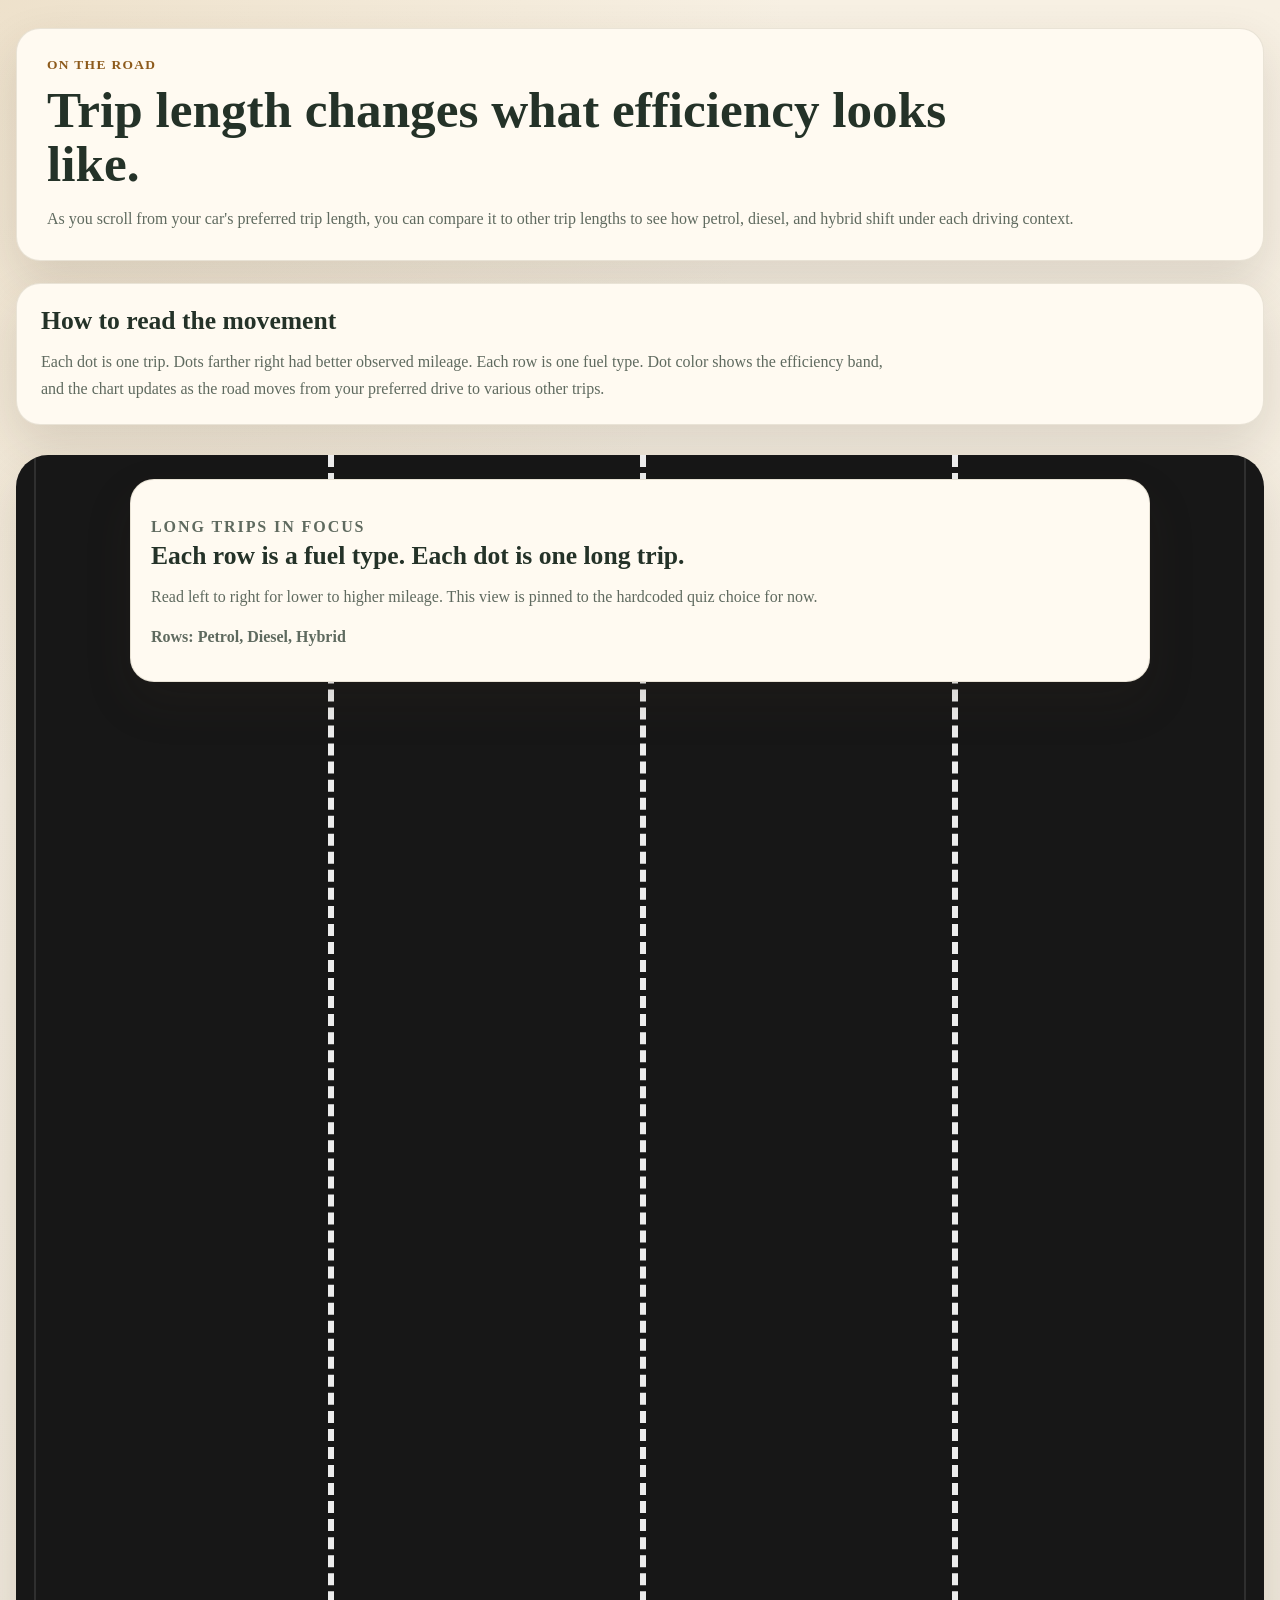
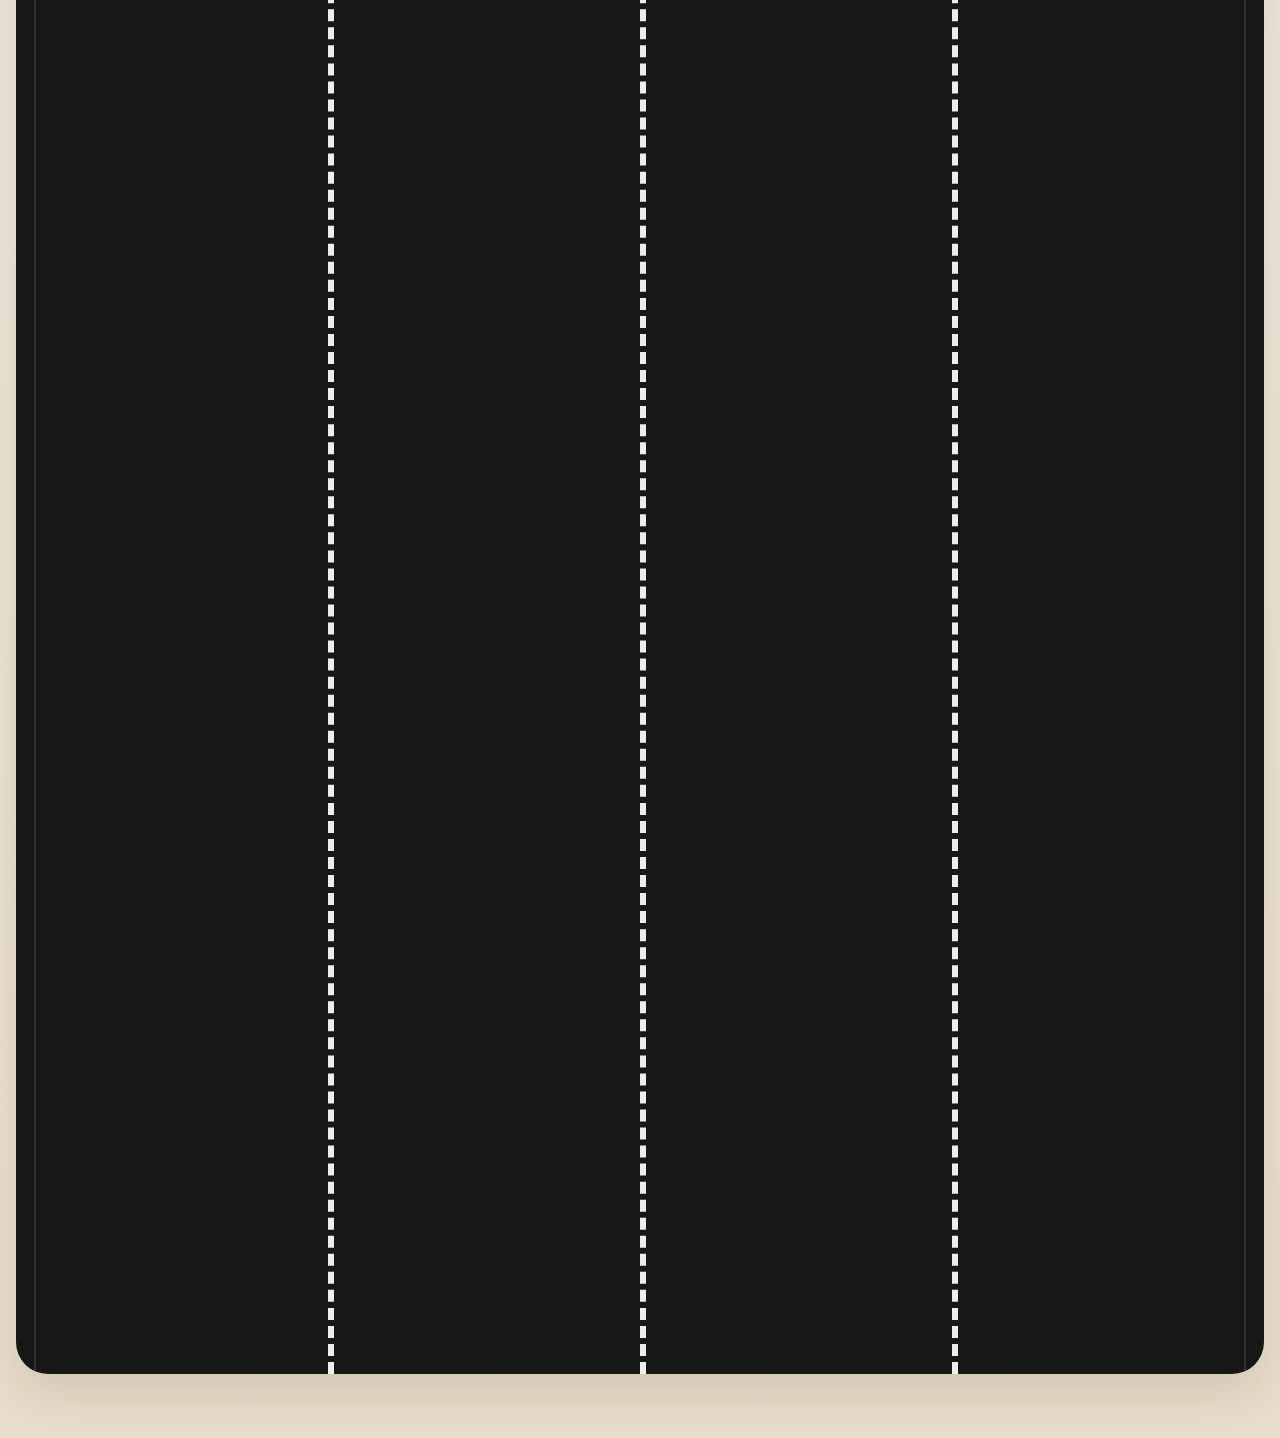
==== scene3.html @ 109db166 "scene 3" ====
<!DOCTYPE html>
<html lang="en">
  <head>
    <meta charset="UTF-8" />
    <meta name="viewport" content="width=device-width, initial-scale=1.0" />
    <title>Road to Sustainability | Scene 3</title>
    <link rel="stylesheet" href="scene3.css?v=3" />
    <script src="https://d3js.org/d3.v7.min.js" defer></script>
    <script src="scene3.js?v=3" defer></script>
  </head>
  <body>
    <main class="scene-shell">
      <header class="scene-hero">
        <p class="eyebrow">On the road</p>
        <h1>Trip length changes what efficiency looks like.</h1>
        <p class="intro">
          As you scroll from your car's preferred trip length, you can compare it to other trip lengths to see how petrol, diesel, and
          hybrid shift under each driving context.
        </p>
      </header>

      <section class="scene-controls">
        <div class="panel-copy">
          <h2>How to read the movement</h2>
          <p>
            Each dot is one trip. Dots farther right had better observed mileage. Each row is one
            fuel type. Dot color shows the efficiency band, and the chart updates as the road moves
            from your preferred drive to various other trips.
          </p>
        </div>

      </section>

      <section class="road-stage">
        <div class="road-surface" aria-hidden="true">
          <div class="road-line"></div>
          <div class="road-line"></div>
          <div class="road-line"></div>
        </div>

        <div class="road-layout">
          <section class="chart-panel">
            <div class="chart-copy">
              <p class="chart-kicker" id="chart-kicker">Long trips in focus</p>
              <h2 id="chart-title">Each row is a fuel type. Each dot is one long trip.</h2>
              <p id="chart-description">
                Read left to right for lower to higher mileage. This view is pinned to the
                hardcoded quiz choice for now.
              </p>
              <p class="chart-note">Rows: Petrol, Diesel, Hybrid</p>
            </div>

            <div class="legend-inline" id="legend-inline" aria-hidden="true"></div>
            <div id="scene3-chart"></div>
            <div id="scene3-tooltip" class="tooltip"></div>
          </section>

          <div class="scroll-track" aria-hidden="true">
            <section class="road-step is-active" data-trip-category="Long (200–400 km)"></section>
            <section class="road-step" data-trip-category="Short (<50 km)"></section>
            <section class="road-step" data-trip-category="Medium (50–200 km)"></section>
            <section class="road-step" data-trip-category="Very Long (>400 km)"></section>
          </div>
        </div>
      </section>
    </main>
  </body>
</html>
---- scene3.css ----
:root {
  --bg: #efe8db;
  --panel: #fffaf1;
  --ink: #243228;
  --muted: #5f6a5f;
  --line: #d8ccb6;
  --shadow: 0 20px 48px rgba(62, 53, 37, 0.14);
  --road: #171717;
  --road-edge: rgba(255, 255, 255, 0.1);
}

* {
  box-sizing: border-box;
}

body {
  margin: 0;
  font-family: Georgia, "Times New Roman", serif;
  color: var(--ink);
  background:
    radial-gradient(circle at top left, rgba(182, 135, 60, 0.14), transparent 24%),
    linear-gradient(180deg, #f7f0e3 0%, var(--bg) 52%, #e9decb 100%);
}

.scene-shell {
  width: min(1320px, calc(100vw - 32px));
  margin: 0 auto;
  padding: 28px 0 64px;
}

.scene-hero,
.scene-controls,
.chart-panel {
  background: var(--panel);
  border: 1px solid rgba(118, 104, 75, 0.16);
  border-radius: 24px;
  box-shadow: var(--shadow);
}

.scene-hero {
  padding: 28px 30px;
}

.eyebrow {
  margin: 0 0 10px;
  color: #8d5a1b;
  font-size: 0.84rem;
  font-weight: 700;
  letter-spacing: 0.1em;
  text-transform: uppercase;
}

h1,
h2,
h3,
p {
  margin: 0;
}

h1 {
  max-width: 980px;
  font-size: clamp(2rem, 4vw, 3.2rem);
  line-height: 1.06;
}

h2 {
  font-size: clamp(1.25rem, 2vw, 1.85rem);
  line-height: 1.15;
}

h3 {
  font-size: clamp(1.25rem, 2vw, 1.7rem);
  line-height: 1.2;
}

.intro,
.scene-controls p,
.chart-copy p,
.story-step p,
button {
  font-size: 1rem;
  line-height: 1.65;
}

.intro,
.scene-controls p,
.chart-copy p,
.story-step p {
  margin-top: 14px;
  color: var(--muted);
}

.scene-controls {
  margin-top: 22px;
  padding: 22px 24px;
  display: flex;
  justify-content: space-between;
  gap: 24px;
  align-items: end;
}

.panel-copy {
  max-width: 860px;
}

.panel-actions {
  display: flex;
  align-items: end;
}

button {
  font: inherit;
  padding: 11px 14px;
  border-radius: 12px;
  border: 1px solid var(--line);
  background: white;
  color: var(--ink);
  cursor: pointer;
}

button:hover {
  border-color: #b09d7e;
}

.road-stage {
  position: relative;
  margin-top: 30px;
  min-height: 2300px;
}

.road-surface {
  position: absolute;
  inset: 0;
  border-radius: 32px;
  background: var(--road);
  overflow: hidden;
  box-shadow: var(--shadow);
}

.road-surface::before,
.road-surface::after {
  content: "";
  position: absolute;
  top: 0;
  bottom: 0;
  width: 2px;
  background: var(--road-edge);
}

.road-surface::before {
  left: 18px;
}

.road-surface::after {
  right: 18px;
}

.road-line {
  position: absolute;
  top: 0;
  bottom: 0;
  width: 0;
  border-left: 6px dashed rgba(255, 255, 255, 0.92);
}

.road-line:nth-child(1) {
  left: 25%;
}

.road-line:nth-child(2) {
  left: 50%;
}

.road-line:nth-child(3) {
  left: 75%;
}

.road-layout {
  position: relative;
  z-index: 2;
  padding: 24px;
}

.chart-panel {
  position: sticky;
  top: 16px;
  width: min(1020px, calc(100% - 96px));
  margin: 0 auto;
  padding: 20px 20px 12px;
}

.scroll-track {
  width: min(1120px, calc(100% - 32px));
  margin: 0 auto;
  padding-top: 420px;
  padding-bottom: 120px;
}

.road-step {
  min-height: 56vh;
}

.road-step:first-child {
  min-height: 24vh;
}

.chart-copy {
  max-width: 720px;
}

.chart-kicker {
  color: #8d5a1b;
  font-size: 0.82rem;
  font-weight: 700;
  letter-spacing: 0.12em;
  text-transform: uppercase;
}

.chart-note {
  margin-top: 10px;
  color: #243228;
  font-size: 0.92rem;
  font-weight: 700;
}

.legend-inline {
  position: absolute;
  right: 24px;
  top: 18px;
  display: flex;
  flex-direction: column;
  align-items: flex-end;
  gap: 6px;
  color: var(--muted);
  font-size: 0.86rem;
}

.legend-inline[aria-hidden="true"] {
  pointer-events: none;
}

.legend-title {
  font-weight: 700;
}

.legend-row {
  display: flex;
  align-items: center;
  gap: 8px;
}

.legend-swatch {
  width: 12px;
  height: 12px;
  border-radius: 999px;
  border: 1px solid rgba(36, 50, 40, 0.22);
}

#scene3-chart {
  width: 100%;
  margin-top: 18px;
}

.axis text,
.axis-label,
.annotation {
  fill: var(--muted);
  font-family: Georgia, "Times New Roman", serif;
}

.axis-label {
  font-size: 0.92rem;
  font-weight: 700;
}

.axis text {
  font-size: 1.08rem;
}

.axis path,
.axis line,
.grid line {
  stroke: #cdbda0;
}

.grid path {
  stroke: none;
}

.lane-band {
  fill: #f8f1e4;
  stroke: rgba(118, 104, 75, 0.1);
  rx: 16;
}

.trip-dot {
  stroke: rgba(36, 50, 40, 0.22);
  stroke-width: 0.9;
  transition: opacity 140ms ease;
}

.trip-dot.is-dimmed {
  opacity: 0.16;
}

.trip-dot.active-hover {
  stroke: #1f2a21;
  stroke-width: 1.8;
}

.tooltip {
  position: fixed;
  display: none;
  max-width: 260px;
  pointer-events: none;
  padding: 12px 14px;
  border-radius: 14px;
  background: rgba(25, 31, 24, 0.96);
  color: #f9f6f0;
  box-shadow: 0 14px 32px rgba(16, 21, 17, 0.24);
  font-size: 0.92rem;
  line-height: 1.45;
  z-index: 20;
  left: 0;
  top: 0;
}

.tooltip strong {
  display: block;
  margin-bottom: 4px;
}

@media (max-width: 1020px) {
  .chart-panel {
    position: static;
  }
}

@media (max-width: 900px) {
  .scene-shell {
    width: min(100vw - 20px, 1320px);
    padding-top: 20px;
  }

  .scene-hero,
  .scene-controls,
  .chart-panel {
    border-radius: 18px;
  }

  .scene-hero,
  .scene-controls {
    padding: 20px;
  }

  .scene-controls {
    flex-direction: column;
    align-items: stretch;
  }

  .road-stage {
    min-height: 2600px;
  }

  .road-layout {
    padding: 16px;
  }

  .chart-panel {
    width: calc(100% - 24px);
    padding: 18px 16px 10px;
  }

  .legend-inline {
    position: static;
    margin-top: 14px;
    align-items: flex-start;
  }

  .scroll-track {
    width: 100%;
    padding-top: 380px;
    padding-bottom: 100px;
  }

  .road-step {
    min-height: 50vh;
  }

  .road-step:first-child {
    min-height: 22vh;
  }
}
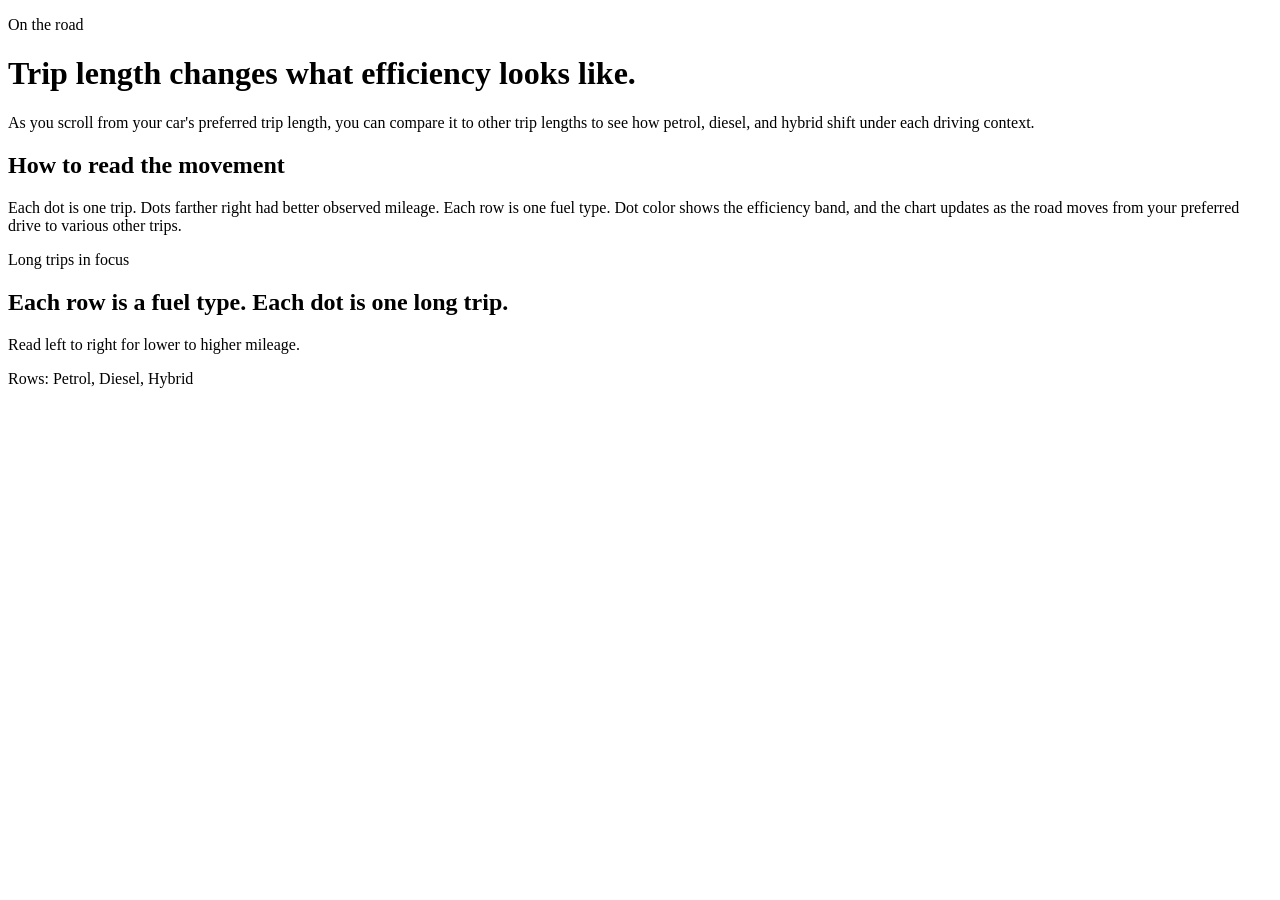
==== commit f4d6e07b: "scene 3 titles updated" ====
--- a/scene3.html
+++ b/scene3.html
@@ -44,8 +44,7 @@
               <p class="chart-kicker" id="chart-kicker">Long trips in focus</p>
               <h2 id="chart-title">Each row is a fuel type. Each dot is one long trip.</h2>
               <p id="chart-description">
-                Read left to right for lower to higher mileage. This view is pinned to the
-                hardcoded quiz choice for now.
+                Read left to right for lower to higher mileage.
               </p>
               <p class="chart-note">Rows: Petrol, Diesel, Hybrid</p>
             </div>
--- a/scene3.css
+++ b/scene3.css
@@ -1,161 +1,45 @@
-:root {
-  --bg: #efe8db;
-  --panel: #fffaf1;
-  --ink: #243228;
-  --muted: #5f6a5f;
-  --line: #d8ccb6;
-  --shadow: 0 20px 48px rgba(62, 53, 37, 0.14);
-  --road: #171717;
-  --road-edge: rgba(255, 255, 255, 0.1);
-}
-
-* {
-  box-sizing: border-box;
-}
-
-body {
-  margin: 0;
-  font-family: Georgia, "Times New Roman", serif;
-  color: var(--ink);
-  background:
-    radial-gradient(circle at top left, rgba(182, 135, 60, 0.14), transparent 24%),
-    linear-gradient(180deg, #f7f0e3 0%, var(--bg) 52%, #e9decb 100%);
-}
-
-.scene-shell {
-  width: min(1320px, calc(100vw - 32px));
-  margin: 0 auto;
-  padding: 28px 0 64px;
-}
-
-.scene-hero,
-.scene-controls,
-.chart-panel {
-  background: var(--panel);
-  border: 1px solid rgba(118, 104, 75, 0.16);
+#scene-3-chart {
+  padding: 0;
+  background: transparent;
+  border: none;
+  box-shadow: none;
+  min-height: 0;
+}
+
+#scene-3-chart .scene3-road-stage {
+  position: relative;
+  min-height: 2200px;
   border-radius: 24px;
-  box-shadow: var(--shadow);
-}
-
-.scene-hero {
-  padding: 28px 30px;
-}
-
-.eyebrow {
-  margin: 0 0 10px;
-  color: #8d5a1b;
-  font-size: 0.84rem;
-  font-weight: 700;
-  letter-spacing: 0.1em;
-  text-transform: uppercase;
-}
-
-h1,
-h2,
-h3,
-p {
-  margin: 0;
-}
-
-h1 {
-  max-width: 980px;
-  font-size: clamp(2rem, 4vw, 3.2rem);
-  line-height: 1.06;
-}
-
-h2 {
-  font-size: clamp(1.25rem, 2vw, 1.85rem);
-  line-height: 1.15;
-}
-
-h3 {
-  font-size: clamp(1.25rem, 2vw, 1.7rem);
-  line-height: 1.2;
-}
-
-.intro,
-.scene-controls p,
-.chart-copy p,
-.story-step p,
-button {
-  font-size: 1rem;
-  line-height: 1.65;
-}
-
-.intro,
-.scene-controls p,
-.chart-copy p,
-.story-step p {
-  margin-top: 14px;
-  color: var(--muted);
-}
-
-.scene-controls {
-  margin-top: 22px;
-  padding: 22px 24px;
-  display: flex;
-  justify-content: space-between;
-  gap: 24px;
-  align-items: end;
-}
-
-.panel-copy {
-  max-width: 860px;
-}
-
-.panel-actions {
-  display: flex;
-  align-items: end;
-}
-
-button {
-  font: inherit;
-  padding: 11px 14px;
-  border-radius: 12px;
-  border: 1px solid var(--line);
-  background: white;
-  color: var(--ink);
-  cursor: pointer;
-}
-
-button:hover {
-  border-color: #b09d7e;
-}
-
-.road-stage {
-  position: relative;
-  margin-top: 30px;
-  min-height: 2300px;
-}
-
-.road-surface {
+  overflow: visible;
+  box-shadow: 0 16px 38px rgba(40, 34, 24, 0.16);
+}
+
+#scene-3-chart .scene3-road-surface {
   position: absolute;
   inset: 0;
-  border-radius: 32px;
-  background: var(--road);
-  overflow: hidden;
-  box-shadow: var(--shadow);
-}
-
-.road-surface::before,
-.road-surface::after {
+  background: #1c1c1c;
+  border-radius: 24px;
+}
+
+#scene-3-chart .scene3-road-surface::before,
+#scene-3-chart .scene3-road-surface::after {
   content: "";
   position: absolute;
   top: 0;
   bottom: 0;
   width: 2px;
-  background: var(--road-edge);
-}
-
-.road-surface::before {
+  background: rgba(255, 255, 255, 0.1);
+}
+
+#scene-3-chart .scene3-road-surface::before {
   left: 18px;
 }
 
-.road-surface::after {
+#scene-3-chart .scene3-road-surface::after {
   right: 18px;
 }
 
-.road-line {
+#scene-3-chart .scene3-road-line {
   position: absolute;
   top: 0;
   bottom: 0;
@@ -163,152 +47,180 @@
   border-left: 6px dashed rgba(255, 255, 255, 0.92);
 }
 
-.road-line:nth-child(1) {
+#scene-3-chart .scene3-road-line:nth-child(1) {
   left: 25%;
 }
 
-.road-line:nth-child(2) {
+#scene-3-chart .scene3-road-line:nth-child(2) {
   left: 50%;
 }
 
-.road-line:nth-child(3) {
+#scene-3-chart .scene3-road-line:nth-child(3) {
   left: 75%;
 }
 
-.road-layout {
+#scene-3-chart .scene3-layout {
   position: relative;
-  z-index: 2;
-  padding: 24px;
-}
-
-.chart-panel {
+  z-index: 1;
+  padding: 20px 20px 64px;
+}
+
+#scene-3-chart .scene3-panel {
   position: sticky;
-  top: 16px;
-  width: min(1020px, calc(100% - 96px));
+  top: 18px;
+  z-index: 5;
+  width: min(980px, calc(100% - 40px));
   margin: 0 auto;
-  padding: 20px 20px 12px;
-}
-
-.scroll-track {
-  width: min(1120px, calc(100% - 32px));
-  margin: 0 auto;
-  padding-top: 420px;
-  padding-bottom: 120px;
-}
-
-.road-step {
-  min-height: 56vh;
-}
-
-.road-step:first-child {
-  min-height: 24vh;
-}
-
-.chart-copy {
-  max-width: 720px;
-}
-
-.chart-kicker {
+  padding: 22px 22px 16px;
+  background: #fffaf2;
+  border: 1px solid rgba(124, 109, 84, 0.14);
+  border-radius: 22px;
+  box-shadow: 0 12px 32px rgba(63, 57, 42, 0.12);
+}
+
+#scene-3-chart .scene3-copy {
+  max-width: 700px;
+}
+
+#scene-3-chart .scene3-kicker,
+#scene-3-chart .scene3-step-kicker {
+  margin: 0;
   color: #8d5a1b;
-  font-size: 0.82rem;
+  font-size: 1.6rem;
   font-weight: 700;
   letter-spacing: 0.12em;
   text-transform: uppercase;
 }
 
-.chart-note {
-  margin-top: 10px;
+#scene-3-chart .scene3-title {
+  margin: 0.2rem 0 0;
+  font-size: clamp(1.2rem, 2vw, 1.4rem);
+  line-height: 1.18;
+  color: #243228;
+}
+
+#scene-3-chart .scene3-description,
+#scene-3-chart .scene3-step-description {
+  margin: 0.7rem 0 0;
+  color: #5f6a5f;
+  font-size: 0.9rem;
+  line-height: 1.6;
+}
+
+#scene-3-chart .scene3-note {
+  margin: 0.6rem 0 0;
   color: #243228;
   font-size: 0.92rem;
   font-weight: 700;
 }
 
-.legend-inline {
-  position: absolute;
-  right: 24px;
-  top: 18px;
+#scene-3-chart .scene3-legend {
+  position: absolute;
+  right: 22px;
+  top: 20px;
   display: flex;
   flex-direction: column;
   align-items: flex-end;
   gap: 6px;
-  color: var(--muted);
+  color: #5f6a5f;
   font-size: 0.86rem;
 }
 
-.legend-inline[aria-hidden="true"] {
-  pointer-events: none;
-}
-
-.legend-title {
-  font-weight: 700;
-}
-
-.legend-row {
+#scene-3-chart .scene3-legend-title {
+  font-weight: 700;
+}
+
+#scene-3-chart .scene3-legend-row {
   display: flex;
   align-items: center;
   gap: 8px;
 }
 
-.legend-swatch {
+#scene-3-chart .scene3-legend-swatch {
   width: 12px;
   height: 12px;
   border-radius: 999px;
   border: 1px solid rgba(36, 50, 40, 0.22);
 }
 
-#scene3-chart {
+#scene-3-chart .scene3-svg-root {
   width: 100%;
-  margin-top: 18px;
-}
-
-.axis text,
-.axis-label,
-.annotation {
-  fill: var(--muted);
+  margin-top: 14px;
+}
+
+#scene-3-chart .scene3-svg-root svg {
+  display: block;
+  width: 100%;
+  height: auto;
+}
+
+#scene-3-chart .scene3-scroll-track {
+  width: min(980px, calc(100% - 40px));
+  margin: 0 auto;
+  padding-top: 410px;
+  padding-bottom: 160px;
+}
+
+#scene-3-chart .scene3-step {
+  min-height: 62vh;
+  position: relative;
+  display: flex;
+  align-items: center;
+  justify-content: flex-start;
+}
+
+#scene-3-chart .scene3-step:first-child {
+  min-height: 34vh;
+}
+
+#scene-3-chart .scene3-step-card {
+  width: 1px;
+  height: 1px;
+  opacity: 0;
+  pointer-events: none;
+  overflow: hidden;
+}
+
+#scene-3-chart .scene3-axis text,
+#scene-3-chart .scene3-axis-label,
+#scene-3-chart .scene3-annotation,
+#scene-3-chart .scene3-lane-summary {
+  fill: #5f6a5f;
   font-family: Georgia, "Times New Roman", serif;
 }
 
-.axis-label {
+#scene-3-chart .scene3-axis path,
+#scene-3-chart .scene3-axis line,
+#scene-3-chart .scene3-grid line {
+  stroke: #cdbda0;
+}
+
+#scene-3-chart .scene3-grid path {
+  stroke: none;
+}
+
+#scene-3-chart .scene3-axis-label {
   font-size: 0.92rem;
   font-weight: 700;
 }
 
-.axis text {
-  font-size: 1.08rem;
-}
-
-.axis path,
-.axis line,
-.grid line {
-  stroke: #cdbda0;
-}
-
-.grid path {
-  stroke: none;
-}
-
-.lane-band {
+#scene-3-chart .scene3-lane-band {
   fill: #f8f1e4;
   stroke: rgba(118, 104, 75, 0.1);
   rx: 16;
 }
 
-.trip-dot {
+#scene-3-chart .scene3-dot {
   stroke: rgba(36, 50, 40, 0.22);
   stroke-width: 0.9;
-  transition: opacity 140ms ease;
-}
-
-.trip-dot.is-dimmed {
-  opacity: 0.16;
-}
-
-.trip-dot.active-hover {
+}
+
+#scene-3-chart .scene3-dot.is-hovered {
   stroke: #1f2a21;
   stroke-width: 1.8;
 }
 
-.tooltip {
+#scene-3-tooltip {
   position: fixed;
   display: none;
   max-width: 260px;
@@ -320,74 +232,51 @@
   box-shadow: 0 14px 32px rgba(16, 21, 17, 0.24);
   font-size: 0.92rem;
   line-height: 1.45;
-  z-index: 20;
+  z-index: 30;
   left: 0;
   top: 0;
 }
 
-.tooltip strong {
+#scene-3-tooltip strong {
   display: block;
   margin-bottom: 4px;
 }
 
 @media (max-width: 1020px) {
-  .chart-panel {
+  #scene-3-chart .scene3-layout {
+    padding: 14px 10px 36px;
+  }
+
+  #scene-3-chart .scene3-panel,
+  #scene-3-chart .scene3-scroll-track {
+    width: calc(100% - 10px);
+  }
+}
+
+@media (max-width: 900px) {
+  #scene-3-chart .scene3-road-stage {
+    min-height: 1800px;
+  }
+
+  #scene-3-chart .scene3-panel {
     position: static;
-  }
-}
-
-@media (max-width: 900px) {
-  .scene-shell {
-    width: min(100vw - 20px, 1320px);
-    padding-top: 20px;
-  }
-
-  .scene-hero,
-  .scene-controls,
-  .chart-panel {
-    border-radius: 18px;
-  }
-
-  .scene-hero,
-  .scene-controls {
-    padding: 20px;
-  }
-
-  .scene-controls {
-    flex-direction: column;
-    align-items: stretch;
-  }
-
-  .road-stage {
-    min-height: 2600px;
-  }
-
-  .road-layout {
-    padding: 16px;
-  }
-
-  .chart-panel {
-    width: calc(100% - 24px);
-    padding: 18px 16px 10px;
-  }
-
-  .legend-inline {
+    padding: 16px 14px 12px;
+  }
+
+  #scene-3-chart .scene3-legend {
     position: static;
-    margin-top: 14px;
     align-items: flex-start;
-  }
-
-  .scroll-track {
-    width: 100%;
-    padding-top: 380px;
-    padding-bottom: 100px;
-  }
-
-  .road-step {
-    min-height: 50vh;
-  }
-
-  .road-step:first-child {
-    min-height: 22vh;
-  }
-}
+    margin-top: 16px;
+  }
+
+  #scene-3-chart .scene3-scroll-track {
+    padding-top: 40px;
+    padding-bottom: 40px;
+  }
+
+  #scene-3-chart .scene3-step,
+  #scene-3-chart .scene3-step:first-child {
+    min-height: 30vh;
+  }
+
+}
